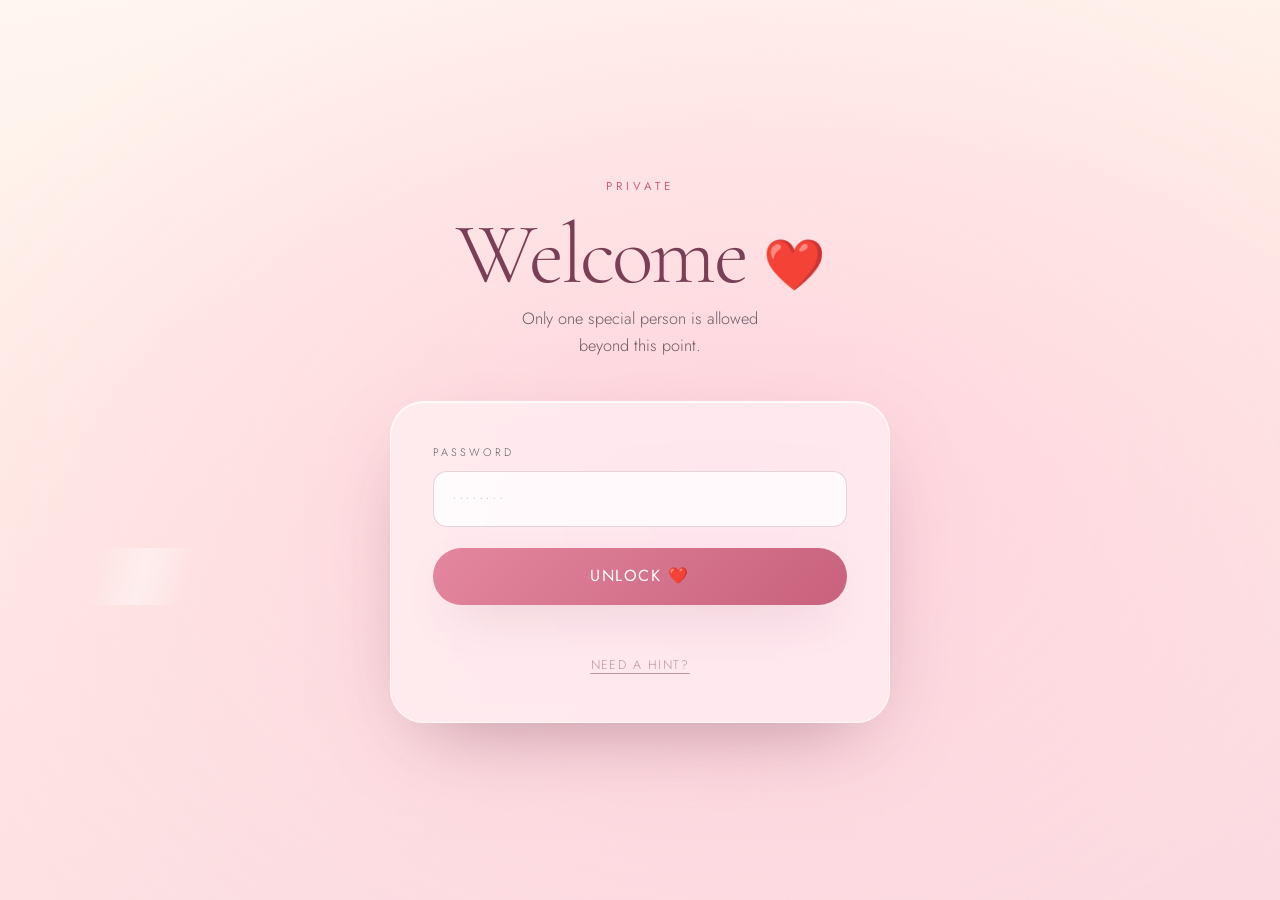
==== index.html @ d95b6236 "Initial upload" ====
<!DOCTYPE html>
<html lang="en">
<head>
<meta charset="UTF-8" />
<meta name="viewport" content="width=device-width, initial-scale=1, viewport-fit=cover" />

<!-- ============================================================
     CHANGE THIS: the browser tab title she'll see.
     ============================================================ -->
<title>For You ❤️</title>
<meta name="description" content="A little something made for one person only." />
<link rel="icon" href="assets/heart.svg" type="image/svg+xml" />

<!-- ============================================================
     FONTS
     These three faces are what make the site feel premium.
     They load from Google Fonts. If you want a 100% offline site
     with zero external requests, just DELETE the three <link> tags
     below — the CSS already falls back to elegant system fonts.
     ============================================================ -->
<link rel="preconnect" href="https://fonts.googleapis.com" />
<link rel="preconnect" href="https://fonts.gstatic.com" crossorigin />
<link href="https://fonts.googleapis.com/css2?family=Caveat:wght@500;600&family=Cormorant+Garamond:ital,wght@0,300;0,400;0,500;0,600;1,300;1,400&family=Jost:wght@200;300;400;500&display=swap" rel="stylesheet" />

<link rel="stylesheet" href="style.css" />
</head>

<body class="is-locked">

<!-- Full-screen canvas for confetti, petals, hearts, sparks and fireworks.
     Purely decorative, never captures clicks. -->
<canvas id="fx" aria-hidden="true"></canvas>

<!-- Ambient floating hearts / sparkles / music notes. Filled by JS. -->
<div id="ambient" class="ambient" aria-hidden="true"></div>

<!-- Soft white wash used for the fade between the lock screen and the journey. -->
<div id="veil" class="veil" aria-hidden="true"></div>


<!-- ============================================================
     ACT I — THE DOOR
     ============================================================ -->
<section id="gate" class="gate" aria-label="Password">
  <div class="gate__inner">
    <p class="eyebrow reveal">Private</p>
    <h1 class="gate__title reveal">Welcome <span class="heartbeat">❤️</span></h1>
    <p class="gate__sub reveal">Only one special person is allowed beyond this point.</p>

    <form class="card card--glass gate__card reveal" id="gateForm" autocomplete="off" novalidate>
      <label class="field">
        <span class="field__label">Password</span>
        <input
          id="passwordInput"
          class="field__input"
          type="password"
          inputmode="text"
          placeholder="••••••••"
          aria-describedby="gateMsg"
          autocomplete="off"
          spellcheck="false" />
      </label>

      <button class="btn btn--primary" type="submit">Unlock&nbsp;❤️</button>

      <!-- Wrong-password message and hint live here -->
      <p class="gate__msg" id="gateMsg" role="status" aria-live="polite"></p>
      <button class="gate__hint" id="hintBtn" type="button">Need a hint?</button>
    </form>
  </div>
  <div class="gate__glow" aria-hidden="true"></div>
</section>


<!-- ============================================================
     THE JOURNEY — everything below the lock screen
     ============================================================ -->
<main id="journey" class="journey" hidden>

  <!-- ---------- ACT II — HELLO ---------- -->
  <section id="hello" class="hello" aria-label="Hello">
    <div class="hello__inner">
      <h2 class="hello__line" data-seq="1">Hi My Love <span class="heartbeat">❤️</span></h2>
      <p class="hello__line hello__line--sub" data-seq="2">I made something only for you.</p>
      <button class="btn btn--ghost hello__line" data-seq="3" id="continueBtn" type="button">
        Continue
        <svg class="btn__arrow" viewBox="0 0 24 24" aria-hidden="true"><path d="M12 5v14M6 13l6 6 6-6" /></svg>
      </button>
    </div>
    <div class="scroll-cue" aria-hidden="true"><span></span></div>
  </section>


  <!-- ---------- ACT III — DUSK / THE COUNTER ---------- -->
  <section id="dusk" class="dusk" aria-label="How long it's been">
    <div class="wrap">
      <p class="eyebrow reveal">Since the beginning</p>
      <h2 class="h2 reveal">We've been making memories for</h2>

      <!-- Live counter. Set the start date in script.js (RELATIONSHIP_START). -->
      <div class="counter reveal" id="counter" role="timer" aria-live="off">
        <div class="counter__unit"><span class="counter__num" id="cDays">—</span><span class="counter__label">days</span></div>
        <div class="counter__unit"><span class="counter__num" id="cHours">—</span><span class="counter__label">hours</span></div>
        <div class="counter__unit"><span class="counter__num" id="cMins">—</span><span class="counter__label">minutes</span></div>
        <div class="counter__unit"><span class="counter__num" id="cSecs">—</span><span class="counter__label">seconds</span></div>
      </div>
      <p class="counter__foot reveal">…and I'd like to keep the clock running, please.</p>
    </div>
  </section>


  <!-- ---------- ACT IV — THE MEMORY SKY (the centrepiece) ---------- -->
  <section id="sky" class="sky" aria-label="Memory sky">
    <div class="wrap wrap--narrow">
      <p class="eyebrow eyebrow--light reveal">Look up</p>
      <h2 class="h2 h2--light reveal">Every star here is a night I remember</h2>
      <p class="lede lede--light reveal">Tap one. They light up as you go, and they're all connected.</p>
    </div>

    <div class="sky__field" id="skyField">
      <!-- Constellation lines are drawn here by JS as stars are opened -->
      <svg class="constellation" id="constellation" viewBox="0 0 100 100" preserveAspectRatio="none" aria-hidden="true"></svg>
      <!-- Star buttons injected by JS from the MEMORIES array in script.js -->
    </div>

    <p class="sky__progress reveal" id="skyProgress" role="status" aria-live="polite"></p>
    <p class="sky__complete" id="skyComplete" hidden>Every single one of them is why I'm about to ask you something.</p>
  </section>


  <!-- ---------- ACT V — THE STORY ---------- -->
  <section id="story" class="story" aria-label="Our story">
    <div class="wrap wrap--narrow">
      <p class="eyebrow reveal">The long version</p>
      <h2 class="h2 reveal">How we got here</h2>
    </div>

    <!-- Timeline cards injected by JS from the TIMELINE array in script.js -->
    <div class="timeline" id="timeline"></div>
  </section>


  <!-- ---------- ACT VI — THE QUIZ ---------- -->
  <section id="quiz" class="quiz" aria-label="How well do you know us">
    <div class="wrap wrap--narrow">
      <p class="eyebrow reveal">Small test</p>
      <h2 class="h2 reveal">How well do you know us?</h2>
      <p class="lede reveal">There are no wrong answers. There are, however, correct ones.</p>

      <!-- Questions injected by JS from the QUIZ array in script.js -->
      <div class="quiz__list" id="quizList"></div>

      <p class="quiz__score" id="quizScore" role="status" aria-live="polite"></p>
    </div>
  </section>


  <!-- ---------- ACT VII — THE QUESTION ---------- -->
  <section id="proposal" class="proposal" aria-label="The question">
    <div class="proposal__card card card--glass reveal">
      <p class="eyebrow reveal">One last thing</p>
      <h2 class="proposal__pre">I have only one question…</h2>
      <p class="proposal__q">Will you choose me?</p>

      <div class="proposal__actions" id="proposalActions">
        <button class="btn btn--yes" id="yesBtn" type="button">YES&nbsp;❤️</button>
        <button class="btn btn--no" id="noBtn" type="button">NO&nbsp;🙈</button>
      </div>

      <p class="proposal__note" id="proposalNote" role="status" aria-live="polite"></p>
    </div>

    <!-- The interlocking rings that play on YES -->
    <div class="rings" id="rings" aria-hidden="true">
      <svg class="rings__svg" viewBox="0 0 320 160">
        <defs>
          <linearGradient id="goldA" x1="0" y1="0" x2="1" y2="1">
            <stop offset="0" stop-color="#F6E2A8" /><stop offset=".5" stop-color="#D9A94C" /><stop offset="1" stop-color="#B8862F" />
          </linearGradient>
          <linearGradient id="goldB" x1="1" y1="0" x2="0" y2="1">
            <stop offset="0" stop-color="#FDF0CE" /><stop offset=".5" stop-color="#E3BC69" /><stop offset="1" stop-color="#C0902F" />
          </linearGradient>
        </defs>
        <circle class="rings__l" cx="128" cy="80" r="52" fill="none" stroke="url(#goldA)" stroke-width="9" />
        <circle class="rings__r" cx="192" cy="80" r="52" fill="none" stroke="url(#goldB)" stroke-width="9" />
      </svg>
    </div>
  </section>


  <!-- ---------- ACT VIII — AFTER YES ---------- -->
  <section id="after" class="after" aria-label="After" hidden>
    <h2 class="after__big" id="afterBig">I can't wait to spend forever with you.</h2>
    <p class="after__small" id="afterSmall">Our forever starts now ❤️</p>

    <div class="wrap wrap--narrow after__future" id="afterFuture">
      <p class="eyebrow">Coming soon</p>
      <h3 class="h3">Things I'd like to do with you</h3>
      <!-- Vision board cards injected by JS from the FUTURE array in script.js -->
      <div class="future" id="future"></div>
    </div>

    <p class="signoff">Made by hand, by me, for you.</p>
  </section>

</main>


<!-- ============================================================
     SHARED UI PIECES
     ============================================================ -->

<!-- Letters-found counter (bottom left, appears once the journey starts) -->
<div class="hud" id="hud" hidden aria-live="polite">
  <img class="hud__icon" src="assets/heart.svg" alt="" width="18" height="18" />
  <span id="hudText">0 of 5 letters found</span>
</div>

<!-- Music toggle (appears after the celebration starts) -->
<button class="music-toggle" id="musicToggle" type="button" hidden aria-pressed="true">
  <span class="music-toggle__bars" aria-hidden="true"><i></i><i></i><i></i></span>
  <span class="visually-hidden">Pause music</span>
</button>

<!-- One reusable modal, used for both memories and love letters -->
<div class="modal" id="modal" hidden>
  <div class="modal__backdrop" data-close></div>
  <div class="modal__panel card" role="dialog" aria-modal="true" aria-labelledby="modalTitle">
    <button class="modal__close" id="modalClose" type="button" aria-label="Close">×</button>
    <p class="modal__eyebrow" id="modalEyebrow"></p>
    <h3 class="modal__title" id="modalTitle"></h3>
    <div class="modal__body" id="modalBody"></div>
  </div>
</div>

<!-- Little cat that pops in during the NO-button gag -->
<div class="cat-toast" id="catToast" hidden aria-hidden="true">
  <img class="cat-toast__img" id="catToastImg" src="assets/cat2.svg" alt="" />
  <p class="cat-toast__text" id="catToastText"></p>
</div>

<!-- Full-screen dramatic loader used at NO attempts 9 and 10 -->
<div class="loader" id="loader" hidden aria-hidden="true">
  <div class="loader__ring"></div>
  <p class="loader__text" id="loaderText"></p>
</div>

<script src="script.js"></script>
</body>
</html>
---- style.css ----
/* ==========================================================================
   FOR YOU ❤️  — stylesheet
   --------------------------------------------------------------------------
   The page is built as a journey that runs from dawn → dusk → night →
   sunrise → golden hour. Each section's gradient starts on the exact colour
   the previous one ended on, so the seams are invisible while you scroll.

   Contents
     01  Tokens
     02  Reset & base
     03  Type primitives
     04  Buttons, cards, fields
     05  Atmosphere (canvas, ambient, veil, celebration wash)
     06  Act I   — Gate
     07  Act II  — Hello
     08  Act III — Dusk & counter
     09  Act IV  — Memory sky
     10  Act V   — Story timeline
     11  Cats & envelopes
     12  Act VI  — Quiz
     13  Act VII — Proposal & rings
     14  Act VIII— After / future
     15  Overlays (modal, HUD, toast, loader, music)
     16  Reveal-on-scroll utility
     17  Responsive
     18  Reduced motion
   ========================================================================== */


/* ==========================================================================
   01  TOKENS
   ========================================================================== */
:root {
  /* Palette --------------------------------------------------------------- */
  --cream:      #FFF6EF;   /* warm paper                                     */
  --cream-deep: #FDEFE0;
  --blush:      #FBDCE2;   /* soft pink                                      */
  --blush-deep: #F6D2DF;
  --rose:       #E4879E;   /* accent pink                                    */
  --rose-deep:  #C8617C;
  --wine:       #7A3F55;   /* headings on light                              */
  --ink:        #3A2A33;   /* body text on light                             */
  --ink-soft:   #6E5A63;
  --gold:       #C9973F;
  --gold-lt:    #F1D9A0;
  --gold-deep:  #A2742A;
  --night:      #140E20;   /* deepest sky                                    */
  --night-mid:  #2E1F3A;
  --dusk:       #8C6084;
  --star:       #FFF3D6;
  --paper:      #FFFCF8;

  /* Type ------------------------------------------------------------------ */
  --font-display: "Cormorant Garamond", "Iowan Old Style", "Palatino Linotype",
                  Palatino, "Book Antiqua", Georgia, serif;
  --font-body:    "Jost", "Avenir Next", "Segoe UI", -apple-system,
                  BlinkMacSystemFont, "Helvetica Neue", Arial, sans-serif;
  --font-hand:    "Caveat", "Segoe Script", "Bradley Hand", "Brush Script MT", cursive;

  /* Rhythm ---------------------------------------------------------------- */
  --r-sm: 14px;
  --r-md: 22px;
  --r-lg: 34px;
  --r-pill: 999px;

  --shadow-soft: 0 18px 50px -22px rgba(122, 63, 85, .40);
  --shadow-lift: 0 30px 70px -28px rgba(122, 63, 85, .52);
  --shadow-glow: 0 0 60px -10px rgba(228, 135, 158, .55);

  --ease-out: cubic-bezier(.16, 1, .3, 1);
  --ease-soft: cubic-bezier(.4, 0, .2, 1);
  --ease-back: cubic-bezier(.34, 1.56, .64, 1);
}


/* ==========================================================================
   02  RESET & BASE
   ========================================================================== */
*, *::before, *::after { box-sizing: border-box; }

[hidden] { display: none !important; }

html {
  scroll-behavior: smooth;
  -webkit-text-size-adjust: 100%;
}

body {
  margin: 0;
  font-family: var(--font-body);
  font-weight: 300;
  color: var(--ink);
  background: var(--cream);
  line-height: 1.65;
  overflow-x: hidden;
  -webkit-font-smoothing: antialiased;
  -moz-osx-font-smoothing: grayscale;
}

/* No scrolling until she's through the door */
body.is-locked { overflow: hidden; height: 100%; }

img { max-width: 100%; display: block; }
button { font: inherit; color: inherit; }

::selection { background: var(--rose); color: #fff; }

:focus-visible {
  outline: 2px solid var(--rose-deep);
  outline-offset: 3px;
  border-radius: 6px;
}
.sky :focus-visible,
.dusk :focus-visible { outline-color: var(--gold-lt); }

.visually-hidden {
  position: absolute; width: 1px; height: 1px;
  margin: -1px; padding: 0; overflow: hidden;
  clip: rect(0 0 0 0); white-space: nowrap; border: 0;
}

/* Layout helpers */
.wrap {
  width: min(1120px, 90vw);
  margin-inline: auto;
}
.wrap--narrow { width: min(760px, 90vw); }


/* ==========================================================================
   03  TYPE PRIMITIVES
   ========================================================================== */
.eyebrow {
  font-family: var(--font-body);
  font-size: clamp(.62rem, .5rem + .3vw, .72rem);
  font-weight: 400;
  letter-spacing: .34em;
  text-transform: uppercase;
  color: var(--rose-deep);
  margin: 0 0 1rem;
}
.eyebrow--light { color: var(--gold-lt); opacity: .85; }

.h2 {
  font-family: var(--font-display);
  font-weight: 300;
  font-size: clamp(2rem, 1.2rem + 3.2vw, 3.6rem);
  line-height: 1.08;
  letter-spacing: -.015em;
  color: var(--wine);
  margin: 0 0 1.1rem;
}
.h2--light { color: var(--star); }

.h3 {
  font-family: var(--font-display);
  font-weight: 400;
  font-size: clamp(1.5rem, 1.1rem + 1.4vw, 2.2rem);
  line-height: 1.2;
  color: var(--wine);
  margin: 0 0 1.6rem;
}

.lede {
  font-size: clamp(1rem, .95rem + .25vw, 1.12rem);
  color: var(--ink-soft);
  margin: 0 0 2.5rem;
  max-width: 46ch;
}
.lede--light { color: rgba(255, 243, 214, .74); }

/* The ❤️ that quietly beats. Sized down inside headings so the emoji
   never shouts over the serif. */
h1 .heartbeat, h2 .heartbeat { font-size: .58em; }
.heartbeat {
  display: inline-block;
  animation: beat 1.9s var(--ease-soft) infinite;
  transform-origin: center 60%;
}
@keyframes beat {
  0%, 62%, 100% { transform: scale(1); }
  16%           { transform: scale(1.16); }
  32%           { transform: scale(1.02); }
  46%           { transform: scale(1.11); }
}


/* ==========================================================================
   04  BUTTONS, CARDS, FIELDS
   ========================================================================== */
.btn {
  --btn-bg: var(--rose);
  position: relative;
  display: inline-flex;
  align-items: center;
  justify-content: center;
  gap: .5em;
  padding: .95em 2.3em;
  border: 0;
  border-radius: var(--r-pill);
  font-family: var(--font-body);
  font-size: clamp(.9rem, .85rem + .2vw, 1rem);
  font-weight: 400;
  letter-spacing: .1em;
  text-transform: uppercase;
  cursor: pointer;
  isolation: isolate;
  transition: transform .45s var(--ease-back), box-shadow .45s var(--ease-out),
              background-color .35s var(--ease-soft), color .35s var(--ease-soft),
              opacity .35s var(--ease-soft);
}
.btn:hover  { transform: translateY(-3px); }
.btn:active { transform: translateY(-1px) scale(.985); }

.btn--primary {
  background: linear-gradient(135deg, var(--rose) 0%, var(--rose-deep) 100%);
  color: #fff;
  box-shadow: var(--shadow-soft);
  width: 100%;
}
.btn--primary:hover { box-shadow: var(--shadow-lift); }

/* Slow shine sweep across the primary button */
.btn--primary::after {
  content: "";
  position: absolute; inset: 0;
  border-radius: inherit;
  background: linear-gradient(105deg, transparent 38%,
              rgba(255, 255, 255, .42) 50%, transparent 62%);
  transform: translateX(-120%);
  animation: shine 4.5s var(--ease-soft) infinite;
  z-index: -1;
}
@keyframes shine { 0%, 62% { transform: translateX(-120%); } 100% { transform: translateX(120%); } }

.btn--ghost {
  background: rgba(255, 255, 255, .5);
  color: var(--wine);
  border: 1px solid rgba(122, 63, 85, .22);
  backdrop-filter: blur(14px);
  -webkit-backdrop-filter: blur(14px);
  box-shadow: 0 10px 34px -18px rgba(122, 63, 85, .5);
}
.btn--ghost:hover { background: rgba(255, 255, 255, .78); }

.btn__arrow {
  width: 1em; height: 1em;
  fill: none; stroke: currentColor; stroke-width: 1.7;
  stroke-linecap: round; stroke-linejoin: round;
  animation: nudge 2.2s var(--ease-soft) infinite;
}
@keyframes nudge { 0%, 100% { transform: translateY(0); } 50% { transform: translateY(3px); } }

/* Cards ------------------------------------------------------------------- */
.card {
  border-radius: var(--r-lg);
  padding: clamp(1.6rem, 1rem + 2vw, 2.6rem);
  background: var(--paper);
  box-shadow: var(--shadow-soft);
}
.card--glass {
  background: rgba(255, 255, 255, .46);
  border: 1px solid rgba(255, 255, 255, .68);
  backdrop-filter: blur(26px) saturate(1.4);
  -webkit-backdrop-filter: blur(26px) saturate(1.4);
  box-shadow: 0 30px 80px -34px rgba(122, 63, 85, .55),
              inset 0 1px 0 rgba(255, 255, 255, .8);
}

/* Fields ------------------------------------------------------------------ */
.field { display: block; text-align: left; margin-bottom: 1.3rem; }
.field__label {
  display: block;
  font-size: .68rem;
  letter-spacing: .28em;
  text-transform: uppercase;
  color: var(--ink-soft);
  margin-bottom: .55rem;
}
.field__input {
  width: 100%;
  padding: .9em 1.1em;
  font-family: var(--font-body);
  font-size: 1.05rem;
  font-weight: 300;
  letter-spacing: .18em;
  color: var(--wine);
  background: rgba(255, 255, 255, .74);
  border: 1px solid rgba(122, 63, 85, .2);
  border-radius: var(--r-sm);
  transition: border-color .3s, box-shadow .3s, background-color .3s;
}
.field__input::placeholder { color: rgba(122, 63, 85, .34); letter-spacing: .1em; }
.field__input:focus {
  outline: none;
  background: #fff;
  border-color: var(--rose);
  box-shadow: 0 0 0 4px rgba(228, 135, 158, .2);
}


/* ==========================================================================
   05  ATMOSPHERE
   ========================================================================== */

/* Particle canvas: confetti, petals, hearts, fireworks. Never clickable. */
#fx {
  position: fixed; inset: 0;
  width: 100%; height: 100%;
  z-index: 60;
  pointer-events: none;
}

/* Ambient DOM floaters (hearts, sparkles, music notes) */
.ambient {
  position: fixed; inset: 0;
  z-index: 2;
  pointer-events: none;
  overflow: hidden;
}
.floaty {
  position: absolute;
  bottom: -8vh;
  font-size: var(--size, 18px);
  opacity: 0;
  will-change: transform, opacity;
  animation: rise var(--dur, 16s) linear var(--delay, 0s) infinite;
}
.floaty--dot {
  width: var(--size, 5px); height: var(--size, 5px);
  border-radius: 50%;
  background: radial-gradient(circle, #fff 0%, rgba(255, 232, 200, .85) 45%, transparent 70%);
}
@keyframes rise {
  0%   { transform: translate3d(0, 0, 0) rotate(0deg) scale(.7); opacity: 0; }
  12%  { opacity: var(--peak, .8); }
  50%  { transform: translate3d(var(--drift, 40px), -55vh, 0) rotate(160deg) scale(1); }
  88%  { opacity: var(--peak, .8); }
  100% { transform: translate3d(calc(var(--drift, 40px) * -.6), -118vh, 0) rotate(320deg) scale(.85); opacity: 0; }
}

/* White wash used for the transition out of the lock screen */
.veil {
  position: fixed; inset: 0;
  z-index: 90;
  background: var(--cream);
  opacity: 0;
  pointer-events: none;
  transition: opacity .9s var(--ease-soft);
}
.veil.is-on { opacity: 1; }

/* Magical wash that appears once she says yes */
body::before {
  content: "";
  position: fixed; inset: 0;
  z-index: 3;
  pointer-events: none;
  opacity: 0;
  mix-blend-mode: screen;
  background:
    radial-gradient(60% 50% at 18% 22%, rgba(255, 196, 214, .70), transparent 65%),
    radial-gradient(55% 45% at 82% 30%, rgba(255, 226, 168, .66), transparent 65%),
    radial-gradient(70% 55% at 50% 95%, rgba(255, 182, 205, .60), transparent 68%);
  background-size: 200% 200%;
  transition: opacity 2.4s var(--ease-soft);
}
body.celebrating::before {
  opacity: .85;
  animation: auraDrift 16s ease-in-out infinite alternate;
}
@keyframes auraDrift {
  0%   { background-position: 0% 50%, 100% 50%, 50% 100%; }
  100% { background-position: 40% 20%, 60% 80%, 20% 60%; }
}


/* ==========================================================================
   06  ACT I — GATE
   ========================================================================== */
.gate {
  position: relative;
  z-index: 4;
  min-height: 100svh;
  display: grid;
  place-items: center;
  padding: 8vh 5vw;
  text-align: center;
  overflow: hidden;
  background: linear-gradient(170deg, var(--cream) 0%, #FFEDE6 42%, var(--blush) 100%);
  transition: opacity .9s var(--ease-soft), transform .9s var(--ease-soft);
}
/* Slow-breathing colour field behind the card */
.gate__glow {
  position: absolute; inset: -30%;
  z-index: 0;
  background:
    radial-gradient(38% 38% at 30% 30%, rgba(255, 210, 222, .95), transparent 62%),
    radial-gradient(34% 34% at 72% 40%, rgba(255, 232, 196, .85), transparent 62%),
    radial-gradient(40% 40% at 50% 80%, rgba(246, 202, 224, .9), transparent 64%);
  filter: blur(18px);
  animation: auraDrift 22s ease-in-out infinite alternate;
  background-size: 180% 180%;
}
.gate.is-leaving { opacity: 0; transform: scale(1.06); }

.gate__inner { position: relative; z-index: 1; width: min(500px, 100%); }

.gate__title {
  font-family: var(--font-display);
  font-weight: 300;
  font-size: clamp(3rem, 2rem + 6vw, 5.4rem);
  line-height: 1;
  letter-spacing: -.03em;
  color: var(--wine);
  margin: 0 0 .5rem;
}
.gate__sub {
  font-size: clamp(.92rem, .88rem + .2vw, 1.02rem);
  color: var(--ink-soft);
  margin: 0 auto 2.6rem;
  max-width: 30ch;
}

.gate__card { text-align: center; }
.gate__card.is-wrong { animation: shake .55s var(--ease-soft); }
@keyframes shake {
  0%, 100%       { transform: translateX(0); }
  15%, 45%, 75%  { transform: translateX(-11px); }
  30%, 60%, 90%  { transform: translateX(11px); }
}

.gate__msg {
  min-height: 1.5em;
  margin: 1rem 0 0;
  font-size: .9rem;
  color: var(--rose-deep);
  opacity: 0;
  transform: translateY(-4px);
  transition: opacity .3s, transform .3s;
}
.gate__msg.is-on { opacity: 1; transform: none; }

.gate__hint {
  margin-top: .5rem;
  padding: .4em .2em;
  background: none;
  border: 0;
  font-size: .78rem;
  letter-spacing: .12em;
  text-transform: uppercase;
  color: rgba(122, 63, 85, .5);
  text-decoration: underline;
  text-underline-offset: 4px;
  cursor: pointer;
  transition: color .3s;
}
.gate__hint:hover { color: var(--rose-deep); }


/* ==========================================================================
   07  ACT II — HELLO
   ========================================================================== */
.journey { position: relative; z-index: 4; }

.hello {
  position: relative;
  min-height: 100svh;
  display: grid;
  place-items: center;
  text-align: center;
  padding: 12vh 5vw;
  background: linear-gradient(180deg, var(--blush) 0%, #F9D8E0 55%, var(--blush-deep) 100%);
}
.hello__inner { width: min(700px, 100%); }

/* Each line fades up in sequence once the journey opens */
.hello__line {
  opacity: 0;
  transform: translateY(26px);
  transition: opacity 1.1s var(--ease-out), transform 1.1s var(--ease-out);
  transition-delay: calc(var(--seq, 1) * .55s);
}
.hello.is-live .hello__line { opacity: 1; transform: none; }
.hello__line[data-seq="1"] { --seq: 1; }
.hello__line[data-seq="2"] { --seq: 2; }
.hello__line[data-seq="3"] { --seq: 3; }

h2.hello__line {
  font-family: var(--font-display);
  font-weight: 300;
  font-size: clamp(2.6rem, 1.6rem + 5vw, 4.6rem);
  line-height: 1.05;
  letter-spacing: -.025em;
  color: var(--wine);
  margin: 0 0 1rem;
}
.hello__line--sub {
  font-size: clamp(1rem, .95rem + .4vw, 1.24rem);
  font-style: italic;
  font-family: var(--font-display);
  color: var(--ink-soft);
  margin: 0 0 2.6rem;
}

.scroll-cue {
  position: absolute;
  bottom: 4vh; left: 50%;
  transform: translateX(-50%);
  width: 22px; height: 36px;
  border: 1px solid rgba(122, 63, 85, .3);
  border-radius: var(--r-pill);
  opacity: 0;
  transition: opacity 1s 2.6s;
}
.hello.is-live .scroll-cue { opacity: 1; }
.scroll-cue span {
  position: absolute; top: 7px; left: 50%;
  width: 3px; height: 7px;
  margin-left: -1.5px;
  border-radius: var(--r-pill);
  background: var(--rose);
  animation: cue 1.9s var(--ease-soft) infinite;
}
@keyframes cue {
  0%   { transform: translateY(0);    opacity: 0; }
  30%  { opacity: 1; }
  100% { transform: translateY(15px); opacity: 0; }
}


/* ==========================================================================
   08  ACT III — DUSK & COUNTER
   ========================================================================== */
.dusk {
  position: relative;
  padding: clamp(6rem, 12vh, 10rem) 0 clamp(7rem, 14vh, 12rem);
  text-align: center;
  background: linear-gradient(180deg,
      var(--blush-deep) 0%, #E9B3C4 22%, var(--dusk) 58%, var(--night-mid) 100%);
}
/* Headline colours shift as the sky darkens */
.dusk .eyebrow { color: #FFE0D0; }
.dusk .h2      { color: #FFF1E4; }

.counter {
  display: flex;
  justify-content: center;
  flex-wrap: wrap;
  gap: clamp(.6rem, 2vw, 1.4rem);
  margin: 2.6rem 0 1.8rem;
}
.counter__unit {
  min-width: clamp(76px, 17vw, 128px);
  padding: 1.1rem .6rem 1rem;
  border-radius: var(--r-md);
  background: rgba(255, 255, 255, .13);
  border: 1px solid rgba(255, 255, 255, .24);
  backdrop-filter: blur(16px);
  -webkit-backdrop-filter: blur(16px);
}
.counter__num {
  display: block;
  font-family: var(--font-display);
  font-weight: 300;
  font-size: clamp(1.9rem, 1.1rem + 3vw, 3.2rem);
  line-height: 1;
  color: var(--gold-lt);
  font-variant-numeric: tabular-nums;
  font-feature-settings: "tnum";
}
.counter__label {
  display: block;
  margin-top: .5rem;
  font-size: .6rem;
  letter-spacing: .3em;
  text-transform: uppercase;
  color: rgba(255, 243, 214, .6);
}
.counter__foot {
  font-family: var(--font-display);
  font-style: italic;
  font-size: clamp(1rem, .9rem + .5vw, 1.3rem);
  color: rgba(255, 243, 214, .72);
  margin: 0;
}


/* ==========================================================================
   09  ACT IV — MEMORY SKY   (the centrepiece)
   ========================================================================== */
.sky {
  position: relative;
  padding: clamp(5rem, 10vh, 8rem) 0 clamp(6rem, 12vh, 10rem);
  text-align: center;
  background: linear-gradient(180deg,
      var(--night-mid) 0%, var(--night) 34%, var(--night) 66%, var(--night-mid) 100%);
  overflow: hidden;
}
/* Faint dust of static stars behind everything */
.sky::before {
  content: "";
  position: absolute; inset: 0;
  background-image:
    radial-gradient(1.4px 1.4px at 12% 18%, rgba(255,255,255,.9), transparent),
    radial-gradient(1.2px 1.2px at 27% 62%, rgba(255,255,255,.65), transparent),
    radial-gradient(1.6px 1.6px at 44% 28%, rgba(255,255,255,.8), transparent),
    radial-gradient(1.1px 1.1px at 61% 74%, rgba(255,255,255,.6), transparent),
    radial-gradient(1.5px 1.5px at 78% 22%, rgba(255,255,255,.85), transparent),
    radial-gradient(1.2px 1.2px at 88% 58%, rgba(255,255,255,.7), transparent),
    radial-gradient(1.3px 1.3px at 34% 88%, rgba(255,255,255,.6), transparent),
    radial-gradient(1.1px 1.1px at 68% 44%, rgba(255,255,255,.55), transparent);
  animation: twinkleField 7s ease-in-out infinite alternate;
  pointer-events: none;
}
@keyframes twinkleField { from { opacity: .45; } to { opacity: .95; } }

.sky__field {
  position: relative;
  width: min(980px, 92vw);
  margin: 2.5rem auto 2.2rem;
  aspect-ratio: 16 / 10;
}
.constellation {
  position: absolute; inset: 0;
  width: 100%; height: 100%;
  overflow: visible;
  pointer-events: none;
}
.constellation line {
  stroke: var(--gold-lt);
  stroke-width: .18;
  stroke-linecap: round;
  opacity: .5;
  filter: drop-shadow(0 0 2px rgba(241, 217, 160, .8));
  stroke-dasharray: var(--len);
  stroke-dashoffset: var(--len);
  animation: drawLine 1.1s var(--ease-out) forwards;
}
@keyframes drawLine { to { stroke-dashoffset: 0; } }

/* A star ------------------------------------------------------------------ */
.star {
  position: absolute;
  left: var(--x); top: var(--y);
  width: 44px; height: 44px;
  margin: -22px 0 0 -22px;
  padding: 0;
  background: none;
  border: 0;
  border-radius: 50%;
  cursor: pointer;
  transition: transform .5s var(--ease-back);
}
.star:hover { transform: scale(1.28); }

/* the visible dot */
.star::before {
  content: "";
  position: absolute; inset: 0;
  margin: auto;
  width: 9px; height: 9px;
  border-radius: 50%;
  background: var(--star);
  box-shadow: 0 0 12px 3px rgba(255, 243, 214, .75);
  transition: width .5s var(--ease-back), height .5s var(--ease-back),
              box-shadow .5s var(--ease-out), background-color .5s;
}
/* the halo that pulses to say "tap me" */
.star::after {
  content: "";
  position: absolute; inset: 0;
  margin: auto;
  width: 9px; height: 9px;
  border-radius: 50%;
  border: 1px solid rgba(255, 243, 214, .55);
  animation: halo 3.4s var(--ease-out) infinite;
  animation-delay: var(--pulse, 0s);
}
@keyframes halo {
  0%   { transform: scale(1);   opacity: .85; }
  70%  { transform: scale(4.2); opacity: 0; }
  100% { transform: scale(4.2); opacity: 0; }
}

.star--found::before {
  width: 15px; height: 15px;
  background: var(--gold-lt);
  box-shadow: 0 0 24px 8px rgba(241, 217, 160, .85);
}
.star--found::after { animation: none; opacity: 0; }

.star__label {
  position: absolute;
  left: 50%; top: 130%;
  transform: translate(-50%, 6px);
  white-space: nowrap;
  font-family: var(--font-display);
  font-style: italic;
  font-size: .9rem;
  color: rgba(255, 243, 214, .82);
  opacity: 0;
  pointer-events: none;
  transition: opacity .4s, transform .4s var(--ease-out);
}
.star:hover .star__label,
.star:focus-visible .star__label { opacity: 1; transform: translate(-50%, 0); }
.star--found .star__label { opacity: .55; transform: translate(-50%, 0); }

.sky__progress {
  font-size: .72rem;
  letter-spacing: .3em;
  text-transform: uppercase;
  color: rgba(255, 243, 214, .55);
  margin: 0;
}
.sky__complete {
  width: min(560px, 88vw);
  margin: 1.6rem auto 0;
  font-family: var(--font-display);
  font-style: italic;
  font-size: clamp(1.15rem, 1rem + .8vw, 1.75rem);
  line-height: 1.4;
  color: var(--gold-lt);
  opacity: 0;
  transform: translateY(14px);
  transition: opacity 1.2s var(--ease-out), transform 1.2s var(--ease-out);
}
.sky__complete.is-on { opacity: 1; transform: none; }


/* ==========================================================================
   10  ACT V — STORY TIMELINE
   ========================================================================== */
.story {
  position: relative;
  padding: clamp(5rem, 10vh, 8rem) 0 clamp(6rem, 12vh, 9rem);
  text-align: center;
  /* sunrise: night at the very top, then warm paper for the rest */
  background: linear-gradient(180deg,
      var(--night-mid) 0%, #6E4A6B 5%, #C98596 10%, #F3C3B4 15%,
      #FDE4D6 20%, var(--cream) 28%, var(--cream) 100%);
}

.timeline {
  position: relative;
  width: min(1000px, 90vw);
  margin: 3.5rem auto 0;
  text-align: left;
}
/* the thread running down the middle */
.timeline::before {
  content: "";
  position: absolute;
  left: 50%; top: 0; bottom: 0;
  width: 1px;
  margin-left: -.5px;
  background: linear-gradient(180deg, transparent, rgba(228, 135, 158, .45) 12%,
              rgba(228, 135, 158, .45) 88%, transparent);
}

.tl-item {
  position: relative;
  width: calc(50% - 3.2rem);
  margin-bottom: clamp(2.5rem, 6vh, 4.5rem);
}
/* Sides are set by JS (tl-item--left / --right) rather than :nth-child,
   because cat memes are interleaved between the cards. */
.tl-item--left  { margin-right: auto; }
.tl-item--right { margin-left: auto; }

/* the dot on the thread */
.tl-item::before {
  content: "";
  position: absolute;
  top: 2.4rem;
  width: 11px; height: 11px;
  border-radius: 50%;
  background: var(--rose);
  box-shadow: 0 0 0 5px var(--cream), 0 0 0 6px rgba(228, 135, 158, .35);
}
.tl-item--left::before  { right: -3.7rem; }
.tl-item--right::before { left:  -3.7rem; }

.tl-card {
  border-radius: var(--r-lg);
  overflow: hidden;
  background: var(--paper);
  box-shadow: var(--shadow-soft);
  transition: transform .6s var(--ease-out), box-shadow .6s var(--ease-out);
}
.tl-card:hover { transform: translateY(-6px); box-shadow: var(--shadow-lift); }

.tl-card__photo {
  position: relative;
  aspect-ratio: 4 / 5;
  overflow: hidden;
  background: var(--blush);
}
.tl-card__photo img {
  width: 100%; height: 100%;
  object-fit: cover;
  transition: transform 1.2s var(--ease-out);
}
.tl-card:hover .tl-card__photo img { transform: scale(1.05); }

.tl-card__body { padding: 1.4rem 1.5rem 1.7rem; }
.tl-card__date {
  font-size: .62rem;
  letter-spacing: .28em;
  text-transform: uppercase;
  color: var(--rose-deep);
  margin: 0 0 .5rem;
}
.tl-card__title {
  font-family: var(--font-display);
  font-weight: 400;
  font-size: 1.45rem;
  line-height: 1.2;
  color: var(--wine);
  margin: 0 0 .5rem;
}
.tl-card__text {
  font-size: .94rem;
  color: var(--ink-soft);
  margin: 0;
}

/* Butterflies and sparkles drifting through the story */
.butterfly {
  position: absolute;
  font-size: var(--size, 22px);
  opacity: .55;
  pointer-events: none;
  animation: flit var(--dur, 22s) ease-in-out var(--delay, 0s) infinite;
}
@keyframes flit {
  0%   { transform: translate(0, 0) rotate(-6deg); }
  25%  { transform: translate(9vw, -5vh) rotate(10deg); }
  50%  { transform: translate(2vw, -11vh) rotate(-8deg); }
  75%  { transform: translate(-7vw, -6vh) rotate(9deg); }
  100% { transform: translate(0, 0) rotate(-6deg); }
}


/* ==========================================================================
   11  CATS & ENVELOPES
   ========================================================================== */
.cat-meme {
  position: relative;
  width: min(230px, 62vw);
  margin: 0;
  padding: 0;
  text-align: center;
  z-index: 5;
}
/* Cats interrupt the timeline rather than sitting beside it — a cat
   breaking the thread is funnier than a cat politely in the margin. */
.cat-meme--inline {
  margin: 0 auto clamp(2.5rem, 6vh, 4.5rem);
}
/* soft halo so the timeline thread doesn't run straight through the cat */
.cat-meme--inline::before {
  content: "";
  position: absolute;
  left: 50%; top: 42%;
  width: 150%; height: 130%;
  transform: translate(-50%, -50%);
  background: radial-gradient(closest-side, var(--cream) 55%, transparent 100%);
  z-index: -1;
}
.cat-meme--dark::before {
  background: radial-gradient(closest-side, rgba(20, 14, 32, .95) 55%, transparent 100%);
}
/* Cats sitting inside a section rather than the timeline need breathing room */
.sky .cat-meme--inline,
.quiz .cat-meme--inline,
.proposal .cat-meme--inline { margin-top: clamp(1.5rem, 4vh, 3rem); }
.cat-meme img {
  width: 100%;
  filter: drop-shadow(0 14px 26px rgba(122, 63, 85, .22));
  animation: bob 5.5s var(--ease-soft) infinite;
  animation-delay: var(--delay, 0s);
}
@keyframes bob {
  0%, 100% { transform: translateY(0) rotate(-1.5deg); }
  50%      { transform: translateY(-11px) rotate(1.5deg); }
}
.cat-meme figcaption {
  margin-top: .4rem;
  padding: .55em 1em;
  display: inline-block;
  font-family: var(--font-hand);
  font-size: clamp(1.05rem, 1rem + .4vw, 1.3rem);
  line-height: 1.25;
  color: var(--wine);
  background: rgba(255, 255, 255, .82);
  border: 1px solid rgba(122, 63, 85, .12);
  border-radius: var(--r-md);
  box-shadow: 0 10px 26px -16px rgba(122, 63, 85, .5);
  transform: rotate(-1.5deg);
}
.cat-meme--dark figcaption {
  color: var(--night);
  background: rgba(255, 245, 226, .9);
}

/* Hidden letters ---------------------------------------------------------- */
.envelope {
  position: absolute;
  left: var(--ex, 50%); top: var(--ey, 50%);
  width: 46px; height: 34px;
  padding: 0;
  background: linear-gradient(160deg, #FFF7EC, #F7DCC8);
  border: 1px solid rgba(201, 151, 63, .5);
  border-radius: 6px;
  cursor: pointer;
  z-index: 6;
  /* --ex / --ey mark the CENTRE of the envelope, so a value like 92%
     still sits comfortably inside the screen on a phone. */
  transform: translate(-50%, -50%);
  box-shadow: 0 8px 22px -10px rgba(122, 63, 85, .55);
  transition: transform .5s var(--ease-back), opacity .5s, box-shadow .5s;
  animation: envPulse 3.6s var(--ease-soft) infinite;
  animation-delay: var(--delay, 0s);
}
.envelope::before {            /* the flap */
  content: "";
  position: absolute; inset: 0;
  border-top: 17px solid rgba(201, 151, 63, .28);
  border-left: 23px solid transparent;
  border-right: 23px solid transparent;
  border-radius: 6px 6px 0 0;
}
.envelope::after {             /* wax seal */
  content: "";
  position: absolute;
  left: 50%; top: 50%;
  width: 13px; height: 13px;
  margin: -6.5px 0 0 -6.5px;
  border-radius: 50%;
  background: radial-gradient(circle at 35% 30%, #EE9AAF, var(--rose-deep));
  box-shadow: 0 1px 3px rgba(0, 0, 0, .25);
}
.envelope:hover,
.envelope:focus-visible { transform: translate(-50%, -50%) scale(1.16) rotate(-4deg); }
@keyframes envPulse {
  0%, 100% { box-shadow: 0 8px 22px -10px rgba(122, 63, 85, .55), 0 0 0 0 rgba(241, 217, 160, .55); }
  50%      { box-shadow: 0 8px 22px -10px rgba(122, 63, 85, .55), 0 0 0 12px rgba(241, 217, 160, 0); }
}
.envelope.is-open { opacity: .3; animation: none; }
.envelope.is-open::after { background: rgba(122, 63, 85, .3); }


/* ==========================================================================
   12  ACT VI — QUIZ
   ========================================================================== */
.quiz {
  position: relative;
  padding: clamp(5rem, 10vh, 8rem) 0 clamp(6rem, 12vh, 9rem);
  text-align: center;
  background: linear-gradient(180deg, var(--cream) 0%, #FFF1E2 60%, var(--cream-deep) 100%);
}

.quiz__list { display: grid; gap: 1.2rem; margin-bottom: 2rem; text-align: left; }

.q {
  padding: 1.5rem 1.6rem 1.3rem;
  border-radius: var(--r-md);
  background: rgba(255, 255, 255, .62);
  border: 1px solid rgba(122, 63, 85, .1);
  backdrop-filter: blur(14px);
  -webkit-backdrop-filter: blur(14px);
  box-shadow: 0 14px 40px -26px rgba(122, 63, 85, .5);
  transition: border-color .5s, background-color .5s;
}
.q.is-correct { border-color: rgba(201, 151, 63, .5); background: rgba(255, 250, 236, .8); }

.q__text {
  font-family: var(--font-display);
  font-size: 1.3rem;
  color: var(--wine);
  margin: 0 0 1rem;
}
.q__options { display: flex; flex-wrap: wrap; gap: .55rem; }
.q__opt {
  padding: .55em 1.2em;
  background: #fff;
  border: 1px solid rgba(122, 63, 85, .18);
  border-radius: var(--r-pill);
  font-size: .9rem;
  cursor: pointer;
  transition: transform .35s var(--ease-back), background-color .35s,
              border-color .35s, color .35s, opacity .35s;
}
.q__opt:hover:not(:disabled) { transform: translateY(-2px); border-color: var(--rose); }
.q__opt:disabled { cursor: default; }
.q__opt.is-right {
  background: linear-gradient(135deg, var(--gold-lt), #E9C87E);
  border-color: var(--gold);
  color: var(--gold-deep);
}
.q__opt.is-wrong { opacity: .35; text-decoration: line-through; }

.q__reply {
  margin: .9rem 0 0;
  font-family: var(--font-hand);
  font-size: 1.2rem;
  color: var(--rose-deep);
  opacity: 0;
  transform: translateY(-4px);
  transition: opacity .5s, transform .5s;
}
.q__reply.is-on { opacity: 1; transform: none; }

.quiz__score {
  font-size: .72rem;
  letter-spacing: .3em;
  text-transform: uppercase;
  color: var(--ink-soft);
  margin: 0;
}


/* ==========================================================================
   13  ACT VII — PROPOSAL & RINGS
   ========================================================================== */
.proposal {
  position: relative;
  min-height: 100svh;
  display: grid;
  place-items: center;
  padding: 12vh 5vw;
  text-align: center;
  background: linear-gradient(180deg, var(--cream-deep) 0%, #FBE3CB 45%, #F3CDAE 100%);
}
.proposal__card { width: min(620px, 100%); }

.proposal__pre {
  font-family: var(--font-display);
  font-weight: 300;
  font-style: italic;
  font-size: clamp(1.1rem, 1rem + .6vw, 1.5rem);
  color: var(--ink-soft);
  margin: 0 0 .6rem;
}
.proposal__q {
  font-family: var(--font-display);
  font-weight: 400;
  font-size: clamp(2.4rem, 1.4rem + 5vw, 4.2rem);
  line-height: 1.02;
  letter-spacing: -.025em;
  color: var(--wine);
  margin: 0 0 2.4rem;
}

.proposal__actions {
  position: relative;
  display: flex;
  justify-content: center;
  align-items: center;
  gap: 1rem;
  flex-wrap: wrap;
  min-height: 60px;
}
.btn--yes {
  background: linear-gradient(135deg, #EE93A9 0%, var(--rose-deep) 100%);
  color: #fff;
  box-shadow: var(--shadow-soft), var(--shadow-glow);
}
.btn--yes:hover { box-shadow: var(--shadow-lift), var(--shadow-glow); }

.btn--no {
  background: rgba(255, 255, 255, .72);
  color: var(--ink-soft);
  border: 1px solid rgba(122, 63, 85, .2);
  /* JS nudges this around via --nx / --ny / --nr / --ns */
  transform: translate(var(--nx, 0px), var(--ny, 0px))
             rotate(var(--nr, 0deg)) scale(var(--ns, 1));
  transition: transform .5s var(--ease-back), opacity .3s;
}
.btn--no:hover  { transform: translate(var(--nx, 0px), var(--ny, 0px))
                             rotate(var(--nr, 0deg)) scale(var(--ns, 1)); }
.btn--no.is-gone { opacity: 0; pointer-events: none; }

/* Once the button gives up and becomes a second YES */
.btn--no.is-converted {
  background: linear-gradient(135deg, #EE93A9 0%, var(--rose-deep) 100%);
  color: #fff;
  border-color: transparent;
  box-shadow: var(--shadow-soft), var(--shadow-glow);
  --nx: 0px; --ny: 0px; --nr: 0deg; --ns: 1;
  animation: popIn .7s var(--ease-back);
}
@keyframes popIn { from { transform: scale(.4); opacity: 0; } to { transform: scale(1); opacity: 1; } }

.proposal__note {
  min-height: 1.6em;
  margin: 1.4rem 0 0;
  font-family: var(--font-hand);
  font-size: 1.3rem;
  color: var(--rose-deep);
  opacity: 0;
  transform: translateY(-5px);
  transition: opacity .35s, transform .35s;
}
.proposal__note.is-on { opacity: 1; transform: none; }

/* The two rings that slide in and interlock ------------------------------- */
.rings {
  position: fixed; inset: 0;
  z-index: 80;
  display: grid;
  place-items: center;
  pointer-events: none;
  opacity: 0;
  transition: opacity .8s var(--ease-soft);
}
.rings.is-on { opacity: 1; }
.rings__svg { width: min(520px, 78vw); filter: drop-shadow(0 0 34px rgba(241, 217, 160, .85)); }
.rings__l, .rings__r { opacity: 0; }
.rings.is-on .rings__l { animation: ringInL 1.5s var(--ease-out) forwards; }
.rings.is-on .rings__r { animation: ringInR 1.5s var(--ease-out) forwards; }
@keyframes ringInL {
  0%   { transform: translateX(-70vw) rotate(-40deg); opacity: 0; }
  60%  { opacity: 1; }
  100% { transform: translateX(0) rotate(0deg); opacity: 1; }
}
@keyframes ringInR {
  0%   { transform: translateX(70vw) rotate(40deg); opacity: 0; }
  60%  { opacity: 1; }
  100% { transform: translateX(0) rotate(0deg); opacity: 1; }
}
.rings.is-fading { opacity: 0; transition: opacity 1.1s var(--ease-soft); }


/* ==========================================================================
   14  ACT VIII — AFTER / FUTURE
   ========================================================================== */
.after {
  position: relative;
  padding: clamp(6rem, 14vh, 11rem) 0 clamp(4rem, 8vh, 6rem);
  text-align: center;
  background: linear-gradient(180deg, #F3CDAE 0%, #F6D8C2 30%, #FBE7D6 62%, var(--cream) 100%);
}
.after__big {
  width: min(880px, 90vw);
  margin: 0 auto 1.4rem;
  font-family: var(--font-display);
  font-weight: 300;
  font-size: clamp(2.2rem, 1.2rem + 5.4vw, 5rem);
  line-height: 1.04;
  letter-spacing: -.03em;
  color: var(--wine);
  opacity: 0;
  transform: translateY(30px) scale(.97);
  filter: blur(8px);
  transition: opacity 1.6s var(--ease-out), transform 1.6s var(--ease-out), filter 1.6s var(--ease-out);
}
.after__small {
  margin: 0 auto clamp(6rem, 14vh, 10rem);
  font-family: var(--font-display);
  font-style: italic;
  font-size: clamp(1.2rem, 1rem + 1vw, 1.9rem);
  color: var(--gold-deep);
  opacity: 0;
  transform: translateY(18px);
  transition: opacity 1.4s var(--ease-out), transform 1.4s var(--ease-out);
}
.after__big.is-on, .after__small.is-on { opacity: 1; transform: none; filter: none; }

/* The vision board is its own beat — it waits until the last line has landed */
.after__future {
  opacity: 0;
  transform: translateY(26px);
  transition: opacity 1.3s var(--ease-out), transform 1.3s var(--ease-out);
}
.after__future.is-on { opacity: 1; transform: none; }

.future {
  display: grid;
  grid-template-columns: repeat(auto-fit, minmax(190px, 1fr));
  gap: 1rem;
  text-align: left;
}
.future__card {
  padding: 1.5rem 1.4rem;
  border-radius: var(--r-md);
  background: rgba(255, 255, 255, .66);
  border: 1px solid rgba(255, 255, 255, .8);
  backdrop-filter: blur(14px);
  -webkit-backdrop-filter: blur(14px);
  box-shadow: 0 16px 44px -30px rgba(122, 63, 85, .6);
  transition: transform .6s var(--ease-out), box-shadow .6s var(--ease-out);
}
.future__card:hover { transform: translateY(-6px); box-shadow: var(--shadow-lift); }
.future__icon  { font-size: 1.7rem; line-height: 1; display: block; margin-bottom: .7rem; }
.future__title {
  font-family: var(--font-display);
  font-size: 1.25rem;
  color: var(--wine);
  margin: 0 0 .3rem;
}
.future__text  { font-size: .88rem; color: var(--ink-soft); margin: 0; }

.signoff {
  margin: clamp(4rem, 9vh, 7rem) 0 0;
  font-family: var(--font-hand);
  font-size: 1.4rem;
  color: var(--rose-deep);
  opacity: .8;
}


/* ==========================================================================
   15  OVERLAYS
   ========================================================================== */

/* Modal (memories + letters) ---------------------------------------------- */
.modal {
  position: fixed; inset: 0;
  z-index: 100;
  display: grid;
  place-items: center;
  padding: 5vh 5vw;
}
.modal__backdrop {
  position: absolute; inset: 0;
  background: rgba(30, 18, 30, .55);
  backdrop-filter: blur(8px);
  -webkit-backdrop-filter: blur(8px);
  opacity: 0;
  transition: opacity .5s var(--ease-soft);
}
.modal__panel {
  position: relative;
  width: min(540px, 100%);
  max-height: 86svh;
  overflow-y: auto;
  text-align: left;
  background: var(--paper);
  opacity: 0;
  transform: translateY(26px) scale(.96);
  transition: opacity .55s var(--ease-out), transform .55s var(--ease-out);
}
.modal.is-on .modal__backdrop { opacity: 1; }
.modal.is-on .modal__panel    { opacity: 1; transform: none; }

.modal__close {
  position: absolute;
  top: .9rem; right: 1.1rem;
  width: 34px; height: 34px;
  display: grid;
  place-items: center;
  background: none;
  border: 0;
  border-radius: 50%;
  font-size: 1.6rem;
  line-height: 1;
  color: var(--ink-soft);
  cursor: pointer;
  transition: background-color .3s, color .3s, transform .3s;
}
.modal__close:hover { background: rgba(122, 63, 85, .08); color: var(--wine); transform: rotate(90deg); }

.modal__eyebrow {
  font-size: .62rem;
  letter-spacing: .3em;
  text-transform: uppercase;
  color: var(--rose-deep);
  margin: 0 0 .6rem;
}
.modal__title {
  font-family: var(--font-display);
  font-weight: 400;
  font-size: clamp(1.5rem, 1.2rem + 1.2vw, 2.1rem);
  line-height: 1.15;
  color: var(--wine);
  margin: 0 0 .9rem;
  padding-right: 2rem;
}
.modal__body { font-size: 1rem; color: var(--ink-soft); }
.modal__body p { margin: 0 0 .9rem; }
.modal__body p:last-child { margin-bottom: 0; }
/* Letters are set in handwriting; memories stay in the body face */
.modal__body.is-letter {
  font-family: var(--font-hand);
  font-size: 1.45rem;
  line-height: 1.5;
  color: var(--wine);
}

/* Letters-found HUD ------------------------------------------------------- */
.hud {
  position: fixed;
  left: 1.2rem; bottom: 1.2rem;
  z-index: 50;
  display: flex;
  align-items: center;
  gap: .55rem;
  padding: .55em 1.1em;
  border-radius: var(--r-pill);
  background: rgba(255, 255, 255, .62);
  border: 1px solid rgba(255, 255, 255, .8);
  backdrop-filter: blur(18px);
  -webkit-backdrop-filter: blur(18px);
  box-shadow: 0 12px 32px -18px rgba(122, 63, 85, .6);
  font-size: .74rem;
  letter-spacing: .14em;
  text-transform: uppercase;
  color: var(--wine);
}
.hud__icon { width: 16px; height: 16px; }
.hud.is-bump { animation: bump .6s var(--ease-back); }
@keyframes bump { 0%, 100% { transform: scale(1); } 40% { transform: scale(1.14); } }

/* Music toggle ------------------------------------------------------------ */
.music-toggle {
  position: fixed;
  right: 1.2rem; bottom: 1.2rem;
  z-index: 50;
  width: 46px; height: 46px;
  display: grid;
  place-items: center;
  background: rgba(255, 255, 255, .62);
  border: 1px solid rgba(255, 255, 255, .8);
  border-radius: 50%;
  backdrop-filter: blur(18px);
  -webkit-backdrop-filter: blur(18px);
  box-shadow: 0 12px 32px -18px rgba(122, 63, 85, .6);
  cursor: pointer;
}
.music-toggle__bars { display: flex; align-items: flex-end; gap: 3px; height: 16px; }
.music-toggle__bars i {
  width: 3px;
  background: var(--rose-deep);
  border-radius: 2px;
  animation: eq .9s var(--ease-soft) infinite alternate;
}
.music-toggle__bars i:nth-child(1) { height: 60%; animation-delay: 0s; }
.music-toggle__bars i:nth-child(2) { height: 100%; animation-delay: .18s; }
.music-toggle__bars i:nth-child(3) { height: 45%; animation-delay: .36s; }
@keyframes eq { from { transform: scaleY(.4); } to { transform: scaleY(1); } }
.music-toggle[aria-pressed="false"] .music-toggle__bars i { animation-play-state: paused; opacity: .4; }

/* Cat toast (NO-button gag) ----------------------------------------------- */
.cat-toast {
  position: fixed;
  right: clamp(1rem, 4vw, 3rem);
  bottom: clamp(1rem, 6vh, 4rem);
  z-index: 70;
  width: min(210px, 46vw);
  text-align: center;
  opacity: 0;
  transform: translateY(30px) scale(.9);
  transition: opacity .5s var(--ease-out), transform .5s var(--ease-back);
  pointer-events: none;
}
.cat-toast.is-on { opacity: 1; transform: none; }
.cat-toast__img { width: 100%; filter: drop-shadow(0 14px 26px rgba(122, 63, 85, .3)); }
.cat-toast__text {
  margin: -.4rem 0 0;
  padding: .5em .9em;
  font-family: var(--font-hand);
  font-size: 1.2rem;
  line-height: 1.2;
  color: var(--wine);
  background: rgba(255, 255, 255, .92);
  border-radius: var(--r-md);
  box-shadow: 0 10px 26px -16px rgba(122, 63, 85, .6);
}

/* Dramatic loader --------------------------------------------------------- */
.loader {
  position: fixed; inset: 0;
  z-index: 95;
  display: grid;
  place-items: center;
  gap: 1.4rem;
  align-content: center;
  background: rgba(26, 15, 26, .82);
  backdrop-filter: blur(10px);
  -webkit-backdrop-filter: blur(10px);
  opacity: 0;
  transition: opacity .5s var(--ease-soft);
}
.loader.is-on { opacity: 1; }
.loader__ring {
  width: 54px; height: 54px;
  border: 2px solid rgba(241, 217, 160, .25);
  border-top-color: var(--gold-lt);
  border-radius: 50%;
  animation: spin 1s linear infinite;
}
@keyframes spin { to { transform: rotate(360deg); } }
.loader__text {
  margin: 0;
  font-family: var(--font-display);
  font-style: italic;
  font-size: clamp(1.2rem, 1rem + 1.2vw, 2rem);
  color: var(--star);
  text-align: center;
  padding-inline: 8vw;
}

/* Screen shake used at NO attempt 8 --------------------------------------- */
body.is-quaking { animation: quake .7s var(--ease-soft); }
@keyframes quake {
  0%, 100%          { transform: translate(0, 0); }
  10%, 30%, 50%, 70%{ transform: translate(-7px, 3px); }
  20%, 40%, 60%, 80%{ transform: translate(7px, -3px); }
}


/* ==========================================================================
   16  REVEAL-ON-SCROLL
   ========================================================================== */
.reveal {
  opacity: 0;
  transform: translateY(34px);
  transition: opacity 1s var(--ease-out), transform 1s var(--ease-out);
  transition-delay: var(--rd, 0s);
}
.reveal--in { opacity: 1; transform: none; }

/* The lock screen reveals itself immediately on load */
.gate .reveal { transition-delay: calc(var(--i, 0) * .16s); }


/* ==========================================================================
   17  RESPONSIVE
   ========================================================================== */
@media (max-width: 860px) {
  .timeline::before { left: 14px; margin-left: 0; }
  .tl-item,
  .tl-item--left,
  .tl-item--right {
    width: 100%;
    margin-left: 0;
    margin-right: 0;
    padding-left: 46px;
  }
  .tl-item--left::before,
  .tl-item--right::before { left: 9px; right: auto; }

  .tl-card { display: grid; grid-template-columns: 108px 1fr; align-items: stretch; }
  .tl-card__photo { aspect-ratio: auto; height: 100%; }
  .tl-card__body { padding: 1.1rem 1.1rem 1.2rem; }
  .tl-card__title { font-size: 1.2rem; }

  .cat-meme--inline { margin-bottom: clamp(2rem, 5vh, 3rem); }
  .sky__field { aspect-ratio: 3 / 4; }
  .envelope { width: 38px; height: 28px; }
  .envelope::before { border-top-width: 14px; border-left-width: 19px; border-right-width: 19px; }
}

@media (max-width: 520px) {
  .counter__unit { min-width: 68px; padding: .8rem .4rem .7rem; }
  .proposal__actions { flex-direction: column; gap: .8rem; }
  .btn { width: 100%; }
  .hud { left: .8rem; bottom: .8rem; font-size: .66rem; padding: .5em .9em; }
  .music-toggle { right: .8rem; bottom: .8rem; width: 42px; height: 42px; }
  .cat-toast { width: min(150px, 42vw); right: .8rem; }
  .cat-toast__text { font-size: 1rem; }
}


/* ==========================================================================
   18  REDUCED MOTION
   Everything still works, it just stops moving.
   ========================================================================== */
@media (prefers-reduced-motion: reduce) {
  html { scroll-behavior: auto; }
  *, *::before, *::after {
    animation-duration: .01ms !important;
    animation-iteration-count: 1 !important;
    transition-duration: .12s !important;
  }
  .ambient, .butterfly { display: none; }
  .reveal { opacity: 1; transform: none; }
}
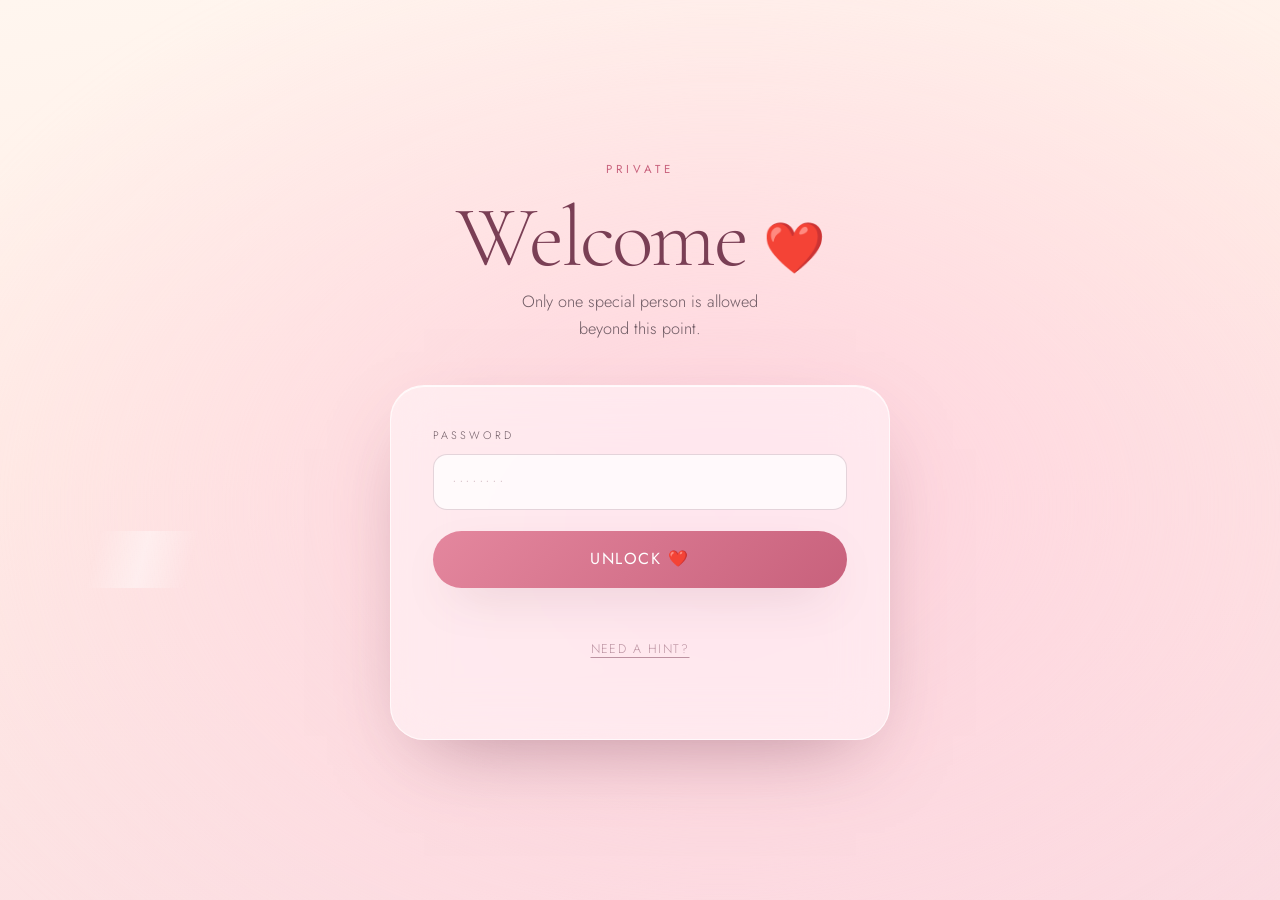
==== commit 47db87aa: "updated version and added some photos and music" ====
--- a/index.html
+++ b/index.html
@@ -66,7 +66,15 @@
       <!-- Wrong-password message and hint live here -->
       <p class="gate__msg" id="gateMsg" role="status" aria-live="polite"></p>
       <button class="gate__hint" id="hintBtn" type="button">Need a hint?</button>
+      <p class="gate__nudge" id="gateNudge" aria-live="polite"></p>
     </form>
+  </div>
+  <!-- She swims past every so often. Gets more insistent with wrong guesses. -->
+  <div class="fishbowl" id="fishbowl" aria-hidden="true">
+    <div class="fish" id="fish">
+      <img src="assets/goldfish.svg" alt="" width="240" height="150" />
+    </div>
+    <div class="bubbles" id="bubbles"></div>
   </div>
   <div class="gate__glow" aria-hidden="true"></div>
 </section>
@@ -113,8 +121,8 @@
   <section id="sky" class="sky" aria-label="Memory sky">
     <div class="wrap wrap--narrow">
       <p class="eyebrow eyebrow--light reveal">Look up</p>
-      <h2 class="h2 h2--light reveal">Every star here is a night I remember</h2>
-      <p class="lede lede--light reveal">Tap one. They light up as you go, and they're all connected.</p>
+      <h2 class="h2 h2--light reveal">Every star here is a chapter I remember</h2>
+      <p class="lede lede--light reveal">They're numbered. Start at one and work your way along — the line draws itself as you go.</p>
     </div>
 
     <div class="sky__field" id="skyField">
@@ -124,7 +132,7 @@
     </div>
 
     <p class="sky__progress reveal" id="skyProgress" role="status" aria-live="polite"></p>
-    <p class="sky__complete" id="skyComplete" hidden>Every single one of them is why I'm about to ask you something.</p>
+    <p class="sky__complete" id="skyComplete" hidden>Seven chapters, and not one of them straight. Every single one is why I'm about to ask you something.</p>
   </section>
 
 
@@ -133,10 +141,17 @@
     <div class="wrap wrap--narrow">
       <p class="eyebrow reveal">The long version</p>
       <h2 class="h2 reveal">How we got here</h2>
-    </div>
-
-    <!-- Timeline cards injected by JS from the TIMELINE array in script.js -->
-    <div class="timeline" id="timeline"></div>
+      <p class="lede lede--center reveal">No captions for this part. Just look.</p>
+
+      <!-- Only appears if the browser refuses to start the song on its own -->
+      <button class="song-pill" id="songPill" type="button" hidden>
+        <span class="song-pill__note" aria-hidden="true">&#9834;</span>
+        <span id="songPillText">Play the song</span>
+      </button>
+    </div>
+
+    <!-- Photographs injected by JS from the GALLERY array in script.js -->
+    <div class="gallery wrap" id="gallery"></div>
   </section>
 
 
@@ -200,7 +215,13 @@
       <div class="future" id="future"></div>
     </div>
 
-    <p class="signoff">Made by hand, by me, for you.</p>
+    <!-- The last thing she sees. Reveals itself when she scrolls this far. -->
+    <div class="finale" id="finale">
+      <div class="finale__glow" aria-hidden="true"></div>
+      <p class="finale__line"><span>Tu khush,</span></p>
+      <p class="finale__line finale__line--b"><span>Mai khush</span></p>
+      <p class="finale__sign">made by hand, by me, for you</p>
+    </div>
   </section>
 
 </main>
--- a/style.css
+++ b/style.css
@@ -168,6 +168,7 @@
   max-width: 46ch;
 }
 .lede--light { color: rgba(255, 243, 214, .74); }
+.lede--center { margin-left: auto; margin-right: auto; text-align: center; }
 
 /* The ❤️ that quietly beats. Sized down inside headings so the emoji
    never shouts over the serif. */
@@ -457,6 +458,89 @@
 }
 .gate__hint:hover { color: var(--rose-deep); }
 
+.gate__nudge {
+  min-height: 1.2em;
+  margin: .7rem 0 0;
+  font-family: var(--font-hand);
+  font-size: 1.15rem;
+  line-height: 1.3;
+  color: var(--rose-deep);
+  opacity: 0;
+  transform: translateY(-4px);
+  transition: opacity .5s var(--ease-out), transform .5s var(--ease-out);
+}
+.gate__nudge.is-on { opacity: .95; transform: none; }
+
+
+/* --------------------------------------------------------------------------
+   THE GOLDFISH
+   Swims across the lock screen on a loop. Every wrong password speeds her up
+   and brings her closer, so she starts to feel like she's trying to help.
+   -------------------------------------------------------------------------- */
+.fishbowl {
+  position: absolute; inset: 0;
+  z-index: 2;
+  overflow: hidden;
+  pointer-events: none;
+}
+.fish {
+  position: absolute;
+  top: var(--lane, 84%);   /* below the card, clear of the title */
+  left: 0;
+  width: clamp(74px, 11vw, 132px);
+  opacity: 0;
+  will-change: transform;
+  animation: swim var(--swim, 24s) linear var(--fish-delay, -3s) infinite;
+}
+.fish img {
+  width: 100%; height: auto;
+  filter: drop-shadow(0 8px 18px rgba(201, 96, 31, .28));
+  animation: waggle 1.7s ease-in-out infinite;
+  transform-origin: 20% 50%;
+}
+/* Swims left to right, then loops back facing the other way */
+@keyframes swim {
+  0%   { transform: translateX(-30vw) scaleX(1) rotate(-3deg); opacity: 0; }
+  8%   { opacity: .95; }
+  44%  { transform: translateX(105vw) scaleX(1) rotate(3deg); opacity: .95; }
+  46%  { transform: translateX(105vw) scaleX(-1) rotate(-3deg); opacity: 0; }
+  54%  { transform: translateX(105vw) scaleX(-1); opacity: .95; }
+  92%  { transform: translateX(-30vw) scaleX(-1) rotate(3deg); opacity: .95; }
+  100% { transform: translateX(-30vw) scaleX(-1); opacity: 0; }
+}
+/* the body flexes as she swims */
+@keyframes waggle {
+  0%, 100% { transform: rotate(-2.5deg) translateY(0); }
+  50%      { transform: rotate(2.5deg) translateY(-4px); }
+}
+
+/* Each wrong guess: faster, larger, and she stops pretending she isn't helping */
+.gate.is-fish-1 .fish { --swim: 18s; --lane: 78%; }
+.gate.is-fish-2 .fish { --swim: 13s; --lane: 8%;  }   /* up top, harder to miss */
+.gate.is-fish-3 .fish {
+  --swim: 9s; --lane: 88%;
+  width: clamp(100px, 15vw, 176px);                    /* right up to the glass */
+}
+
+.bubble {
+  position: absolute;
+  bottom: -6%;
+  left: var(--bx, 50%);
+  width: var(--bs, 8px); height: var(--bs, 8px);
+  border-radius: 50%;
+  background: radial-gradient(circle at 32% 30%,
+              rgba(255, 255, 255, .95), rgba(255, 240, 220, .35) 60%, transparent 72%);
+  border: 1px solid rgba(255, 255, 255, .55);
+  opacity: 0;
+  animation: bubbleUp var(--bd, 6s) ease-in var(--bdelay, 0s) infinite;
+}
+@keyframes bubbleUp {
+  0%   { transform: translateY(0) scale(.6); opacity: 0; }
+  15%  { opacity: .7; }
+  85%  { opacity: .5; }
+  100% { transform: translateY(-72vh) translateX(var(--bdrift, 20px)) scale(1); opacity: 0; }
+}
+
 
 /* ==========================================================================
    07  ACT II — HELLO
@@ -619,7 +703,7 @@
   position: relative;
   width: min(980px, 92vw);
   margin: 2.5rem auto 2.2rem;
-  aspect-ratio: 16 / 10;
+  aspect-ratio: 16 / 9;
 }
 .constellation {
   position: absolute; inset: 0;
@@ -690,6 +774,21 @@
 }
 .star--found::after { animation: none; opacity: 0; }
 
+/* The chapter number sits beside every star so the order is never a guess */
+.star__num {
+  position: absolute;
+  left: 50%; top: -4px;
+  transform: translate(-50%, -100%);
+  font-family: var(--font-display);
+  font-size: 1.05rem;
+  line-height: 1;
+  color: rgba(255, 243, 214, .5);
+  transition: color .5s, transform .5s var(--ease-back);
+  pointer-events: none;
+}
+.star:hover .star__num { color: var(--star); transform: translate(-50%, -110%); }
+.star--found .star__num { color: var(--gold-lt); }
+
 .star__label {
   position: absolute;
   left: 50%; top: 130%;
@@ -704,8 +803,38 @@
   transition: opacity .4s, transform .4s var(--ease-out);
 }
 .star:hover .star__label,
-.star:focus-visible .star__label { opacity: 1; transform: translate(-50%, 0); }
-.star--found .star__label { opacity: .55; transform: translate(-50%, 0); }
+.star:focus-visible /* The chapter number sits beside every star so the order is never a guess */
+.star__num {
+  position: absolute;
+  left: 50%; top: -4px;
+  transform: translate(-50%, -100%);
+  font-family: var(--font-display);
+  font-size: 1.05rem;
+  line-height: 1;
+  color: rgba(255, 243, 214, .5);
+  transition: color .5s, transform .5s var(--ease-back);
+  pointer-events: none;
+}
+.star:hover .star__num { color: var(--star); transform: translate(-50%, -110%); }
+.star--found .star__num { color: var(--gold-lt); }
+
+.star__label { opacity: 1; transform: translate(-50%, 0); }
+.star--found /* The chapter number sits beside every star so the order is never a guess */
+.star__num {
+  position: absolute;
+  left: 50%; top: -4px;
+  transform: translate(-50%, -100%);
+  font-family: var(--font-display);
+  font-size: 1.05rem;
+  line-height: 1;
+  color: rgba(255, 243, 214, .5);
+  transition: color .5s, transform .5s var(--ease-back);
+  pointer-events: none;
+}
+.star:hover .star__num { color: var(--star); transform: translate(-50%, -110%); }
+.star--found .star__num { color: var(--gold-lt); }
+
+.star__label { opacity: .55; transform: translate(-50%, 0); }
 
 .sky__progress {
   font-size: .72rem;
@@ -734,6 +863,7 @@
    ========================================================================== */
 .story {
   position: relative;
+  overflow: hidden;              /* butterflies drift; they shouldn't widen the page */
   padding: clamp(5rem, 10vh, 8rem) 0 clamp(6rem, 12vh, 9rem);
   text-align: center;
   /* sunrise: night at the very top, then warm paper for the rest */
@@ -742,89 +872,97 @@
       #FDE4D6 20%, var(--cream) 28%, var(--cream) 100%);
 }
 
-.timeline {
+/* The heading sits on the dark end of the sunrise gradient, so it takes light
+   type — same trick as the dusk section. */
+.story .eyebrow { color: #FFE2D2; text-shadow: 0 1px 12px rgba(46, 31, 58, .45); }
+.story .h2      { color: #FFF6EE; text-shadow: 0 2px 22px rgba(46, 31, 58, .40); }
+/* the lede lands right where the gradient turns, so it gets the most help */
+.story .lede    { color: #FFF6EE; text-shadow: 0 1px 14px rgba(46, 31, 58, .55); }
+.story .song-pill {
+  background: rgba(255, 255, 255, .86);
+  border-color: rgba(255, 255, 255, .5);
+}
+
+/* A magazine-ish grid: the sizes repeat every seven photographs, so you can
+   add or remove pictures in script.js and the rhythm still works. */
+.gallery {
+  display: grid;
+  grid-template-columns: repeat(6, 1fr);
+  gap: clamp(.6rem, 1.6vw, 1.15rem);
+  margin-top: clamp(2.5rem, 6vh, 4rem);
+}
+.gal {
   position: relative;
-  width: min(1000px, 90vw);
-  margin: 3.5rem auto 0;
-  text-align: left;
-}
-/* the thread running down the middle */
-.timeline::before {
-  content: "";
-  position: absolute;
-  left: 50%; top: 0; bottom: 0;
-  width: 1px;
-  margin-left: -.5px;
-  background: linear-gradient(180deg, transparent, rgba(228, 135, 158, .45) 12%,
-              rgba(228, 135, 158, .45) 88%, transparent);
-}
-
-.tl-item {
-  position: relative;
-  width: calc(50% - 3.2rem);
-  margin-bottom: clamp(2.5rem, 6vh, 4.5rem);
-}
-/* Sides are set by JS (tl-item--left / --right) rather than :nth-child,
-   because cat memes are interleaved between the cards. */
-.tl-item--left  { margin-right: auto; }
-.tl-item--right { margin-left: auto; }
-
-/* the dot on the thread */
-.tl-item::before {
-  content: "";
-  position: absolute;
-  top: 2.4rem;
-  width: 11px; height: 11px;
-  border-radius: 50%;
-  background: var(--rose);
-  box-shadow: 0 0 0 5px var(--cream), 0 0 0 6px rgba(228, 135, 158, .35);
-}
-.tl-item--left::before  { right: -3.7rem; }
-.tl-item--right::before { left:  -3.7rem; }
-
-.tl-card {
+  overflow: hidden;
   border-radius: var(--r-lg);
-  overflow: hidden;
-  background: var(--paper);
+  background: var(--blush);
   box-shadow: var(--shadow-soft);
-  transition: transform .6s var(--ease-out), box-shadow .6s var(--ease-out);
-}
-.tl-card:hover { transform: translateY(-6px); box-shadow: var(--shadow-lift); }
-
-.tl-card__photo {
-  position: relative;
-  aspect-ratio: 4 / 5;
-  overflow: hidden;
-  background: var(--blush);
-}
-.tl-card__photo img {
+  transition: transform .8s var(--ease-out), box-shadow .8s var(--ease-out);
+}
+.gal:hover { transform: translateY(-5px); box-shadow: var(--shadow-lift); }
+.gal img {
   width: 100%; height: 100%;
   object-fit: cover;
-  transition: transform 1.2s var(--ease-out);
-}
-.tl-card:hover .tl-card__photo img { transform: scale(1.05); }
-
-.tl-card__body { padding: 1.4rem 1.5rem 1.7rem; }
-.tl-card__date {
-  font-size: .62rem;
-  letter-spacing: .28em;
+  transition: transform 1.6s var(--ease-out);
+}
+.gal:hover img { transform: scale(1.045); }
+
+/* Shown only when a photo fails to load — names the file it couldn't find */
+.gal--missing {
+  display: grid;
+  place-items: center;
+  background: repeating-linear-gradient(45deg, #F7E2E6 0 12px, #F1D5DB 12px 24px);
+}
+.gal--missing::after {
+  content: "missing: " attr(data-missing);
+  padding: .5em 1em;
+  border-radius: var(--r-pill);
+  background: rgba(255, 255, 255, .9);
+  font-size: .72rem;
+  letter-spacing: .1em;
   text-transform: uppercase;
   color: var(--rose-deep);
-  margin: 0 0 .5rem;
-}
-.tl-card__title {
-  font-family: var(--font-display);
-  font-weight: 400;
-  font-size: 1.45rem;
-  line-height: 1.2;
+}
+
+/* The repeating size pattern. Phone photos are nearly always portrait, so the
+   cells are 3:4 — a landscape cell would crop the top of everyone's head.
+   Two per row, which also pairs neatly with a cat every second photo. */
+.gp1, .gp2, .gp3, .gp4, .gp5, .gp6 {
+  grid-column: span 3;
+  aspect-ratio: 3 / 4;
+}
+/* every seventh one goes full width as a breather */
+.gp7 { grid-column: span 6; aspect-ratio: 16 / 9; }
+
+/* cats break the grid across its full width, but stay small about it */
+.gallery .cat-meme {
+  grid-column: 1 / -1;
+  width: min(180px, 46vw);
+  margin: clamp(.4rem, 2vh, 1.4rem) auto;
+}
+
+/* The little "play the song" pill, only shown if autoplay is refused */
+.song-pill {
+  display: inline-flex;
+  align-items: center;
+  gap: .6em;
+  margin: -1rem 0 0;
+  padding: .55em 1.3em;
+  background: rgba(255, 255, 255, .72);
+  border: 1px solid rgba(122, 63, 85, .18);
+  border-radius: var(--r-pill);
+  font-size: .74rem;
+  letter-spacing: .18em;
+  text-transform: uppercase;
   color: var(--wine);
-  margin: 0 0 .5rem;
-}
-.tl-card__text {
-  font-size: .94rem;
-  color: var(--ink-soft);
-  margin: 0;
-}
+  cursor: pointer;
+  backdrop-filter: blur(14px);
+  -webkit-backdrop-filter: blur(14px);
+  box-shadow: 0 12px 30px -20px rgba(122, 63, 85, .6);
+  transition: transform .4s var(--ease-back), background-color .4s;
+}
+.song-pill:hover { transform: translateY(-2px); background: rgba(255, 255, 255, .92); }
+.song-pill__note { font-size: 1.1em; color: var(--rose-deep); }
 
 /* Butterflies and sparkles drifting through the story */
 .butterfly {
@@ -1203,6 +1341,80 @@
 }
 .future__text  { font-size: .88rem; color: var(--ink-soft); margin: 0; }
 
+/* --------------------------------------------------------------------------
+   THE FINALE — the last thing on the page
+   -------------------------------------------------------------------------- */
+.finale {
+  position: relative;
+  overflow: hidden;              /* keeps the glow from widening the page */
+  margin-top: clamp(5rem, 12vh, 9rem);
+  padding: clamp(4rem, 11vh, 8rem) 5vw clamp(5rem, 13vh, 9rem);
+  text-align: center;
+}
+.finale__glow {
+  position: absolute; inset: -10% -20%;
+  background:
+    radial-gradient(46% 54% at 50% 48%, rgba(255, 214, 150, .62), transparent 70%),
+    radial-gradient(38% 44% at 32% 60%, rgba(255, 176, 200, .48), transparent 72%),
+    radial-gradient(36% 42% at 70% 40%, rgba(255, 232, 190, .5), transparent 72%);
+  background-size: 180% 180%;
+  opacity: 0;
+  transition: opacity 2.4s var(--ease-soft);
+  pointer-events: none;
+}
+.finale.is-on .finale__glow {
+  opacity: 1;
+  animation: auraDrift 18s ease-in-out infinite alternate;
+}
+
+.finale__line { position: relative; margin: 0; overflow: hidden; padding: .06em 0; }
+.finale__line span {
+  display: inline-block;
+  font-family: var(--font-display);
+  font-weight: 300;
+  font-style: italic;
+  font-size: clamp(2.9rem, 1.4rem + 7.6vw, 7rem);
+  line-height: 1.04;
+  letter-spacing: -.025em;
+  /* molten gold, wiped left to right once it lands */
+  background: linear-gradient(100deg, #B8547A 0%, #C9973F 26%, #F8ECC0 44%,
+                              #E3BC69 60%, #C8617C 100%);
+  background-size: 280% 100%;
+  -webkit-background-clip: text;
+  background-clip: text;
+  color: transparent;
+  opacity: 0;
+  transform: translateY(118%) rotate(2.5deg);
+  filter: blur(12px);
+  transition: opacity 1.3s var(--ease-out), transform 1.5s var(--ease-out),
+              filter 1.5s var(--ease-out);
+}
+.finale.is-on .finale__line span {
+  opacity: 1;
+  transform: none;
+  filter: none;
+  animation: sheen 9s linear 1.8s infinite;
+}
+.finale.is-on .finale__line--b span {
+  transition-delay: .46s;
+  animation-delay: 2.6s;
+}
+@keyframes sheen {
+  0%   { background-position: 0% 50%; }
+  100% { background-position: 280% 50%; }
+}
+
+.finale__sign {
+  margin: clamp(2rem, 5vh, 3.4rem) 0 0;
+  font-family: var(--font-hand);
+  font-size: 1.35rem;
+  color: var(--rose-deep);
+  opacity: 0;
+  transform: translateY(12px);
+  transition: opacity 1.4s var(--ease-out) 1.1s, transform 1.4s var(--ease-out) 1.1s;
+}
+.finale.is-on .finale__sign { opacity: .82; transform: none; }
+
 .signoff {
   margin: clamp(4rem, 9vh, 7rem) 0 0;
   font-family: var(--font-hand);
@@ -1305,12 +1517,26 @@
   backdrop-filter: blur(18px);
   -webkit-backdrop-filter: blur(18px);
   box-shadow: 0 12px 32px -18px rgba(122, 63, 85, .6);
-  font-size: .74rem;
-  letter-spacing: .14em;
-  text-transform: uppercase;
+  max-width: min(300px, 70vw);
+  font-family: var(--font-hand);
+  font-size: 1.05rem;
+  line-height: 1.25;
   color: var(--wine);
 }
-.hud__icon { width: 16px; height: 16px; }
+/* Nothing competes with the question — the HUD steps aside there */
+.hud.is-away {
+  opacity: 0;
+  transform: translateY(120%);
+  pointer-events: none;
+}
+.hud {
+  transition: opacity .6s var(--ease-soft), transform .6s var(--ease-out);
+}
+.hud--complete {
+  border-color: rgba(201, 151, 63, .6);
+  background: rgba(255, 250, 236, .82);
+}
+.hud__icon { width: 16px; height: 16px; flex: 0 0 auto; }
 .hud.is-bump { animation: bump .6s var(--ease-back); }
 @keyframes bump { 0%, 100% { transform: scale(1); } 40% { transform: scale(1.14); } }
 
@@ -1431,34 +1657,26 @@
    17  RESPONSIVE
    ========================================================================== */
 @media (max-width: 860px) {
-  .timeline::before { left: 14px; margin-left: 0; }
-  .tl-item,
-  .tl-item--left,
-  .tl-item--right {
-    width: 100%;
-    margin-left: 0;
-    margin-right: 0;
-    padding-left: 46px;
-  }
-  .tl-item--left::before,
-  .tl-item--right::before { left: 9px; right: auto; }
-
-  .tl-card { display: grid; grid-template-columns: 108px 1fr; align-items: stretch; }
-  .tl-card__photo { aspect-ratio: auto; height: 100%; }
-  .tl-card__body { padding: 1.1rem 1.1rem 1.2rem; }
-  .tl-card__title { font-size: 1.2rem; }
+  /* Two columns on a phone, with the same repeating rhythm */
+  .gallery { grid-template-columns: repeat(2, 1fr); }
+  .gp1, .gp4, .gp7 { grid-column: span 2; }
+  .gp2, .gp3, .gp5, .gp6 { grid-column: span 1; }
+  .gp7 { aspect-ratio: 16 / 10; }
 
   .cat-meme--inline { margin-bottom: clamp(2rem, 5vh, 3rem); }
-  .sky__field { aspect-ratio: 3 / 4; }
+  .sky__field { aspect-ratio: 3 / 4.2; }
   .envelope { width: 38px; height: 28px; }
   .envelope::before { border-top-width: 14px; border-left-width: 19px; border-right-width: 19px; }
+  .star { width: 52px; height: 52px; margin: -26px 0 0 -26px; }
+  .star__num { font-size: .95rem; }
+  .star__label { font-size: .8rem; }
 }
 
 @media (max-width: 520px) {
   .counter__unit { min-width: 68px; padding: .8rem .4rem .7rem; }
   .proposal__actions { flex-direction: column; gap: .8rem; }
   .btn { width: 100%; }
-  .hud { left: .8rem; bottom: .8rem; font-size: .66rem; padding: .5em .9em; }
+  .hud { left: .8rem; bottom: .8rem; font-size: .88rem; padding: .4em .8em; max-width: 62vw; }
   .music-toggle { right: .8rem; bottom: .8rem; width: 42px; height: 42px; }
   .cat-toast { width: min(150px, 42vw); right: .8rem; }
   .cat-toast__text { font-size: 1rem; }
